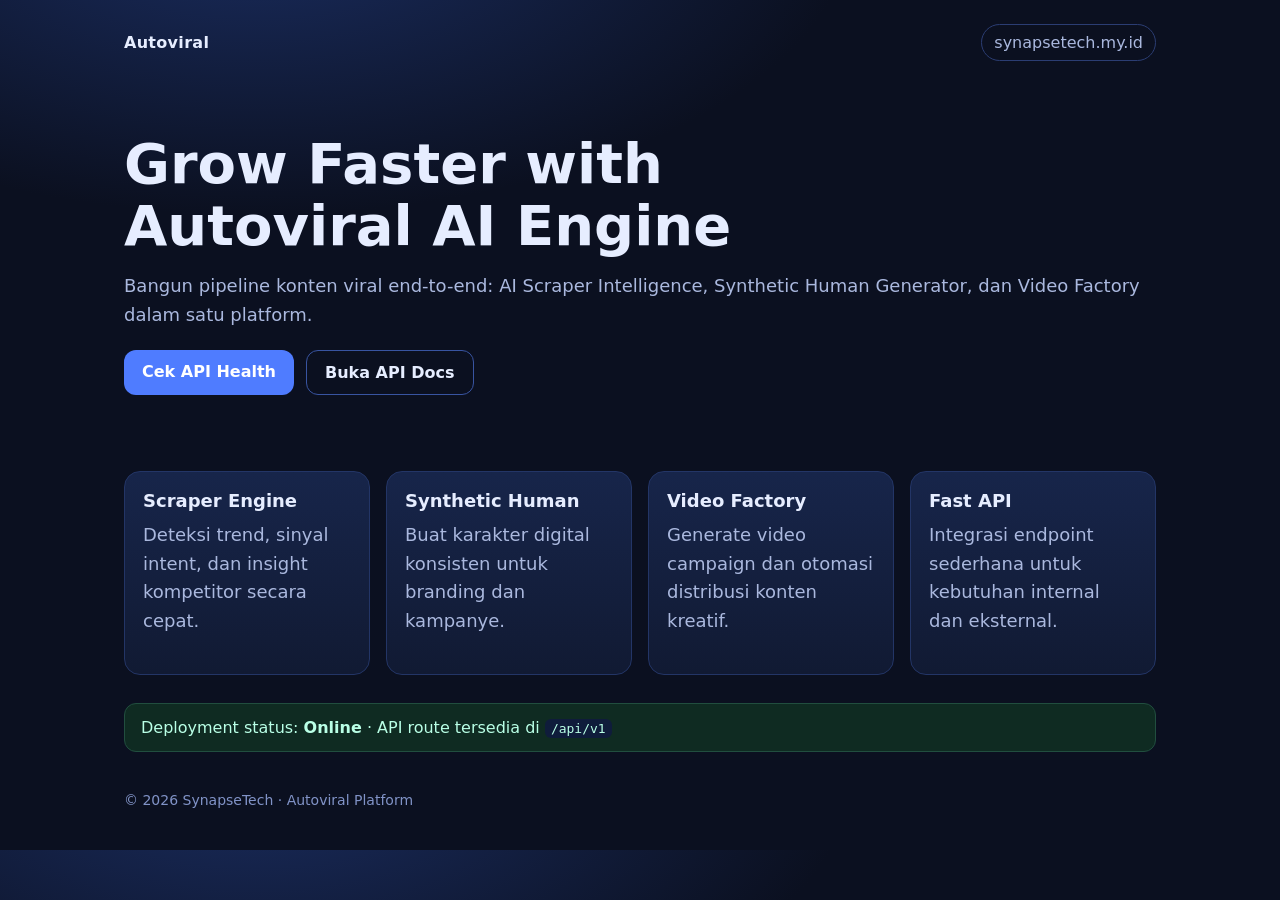
==== frontend/index.html @ 5005dd6a "feat(web): add final nginx config and autoviral landing page Co-authored-by: Boy-creator-web <Boy-cr" ====
<!doctype html>
<html lang="id">
  <head>
    <meta charset="UTF-8" />
    <meta name="viewport" content="width=device-width, initial-scale=1.0" />
    <title>Autoviral - AI Content Engine</title>
    <meta name="description" content="Autoviral membantu Anda membangun konten viral dengan AI: synthetic human, video factory, dan scraper intelligence." />
    <style>
      :root {
        --bg: #0b1020;
        --card: #111a33;
        --text: #e6edff;
        --muted: #aab8de;
        --primary: #4f7cff;
        --accent: #36d6a0;
      }
      * { box-sizing: border-box; }
      body {
        margin: 0;
        font-family: Inter, system-ui, -apple-system, Segoe UI, Roboto, sans-serif;
        background: radial-gradient(1200px 600px at 20% -10%, #1a2d60 0%, var(--bg) 50%);
        color: var(--text);
      }
      .wrap { max-width: 1080px; margin: 0 auto; padding: 24px; }
      .nav { display: flex; justify-content: space-between; align-items: center; }
      .brand { font-weight: 700; letter-spacing: .3px; }
      .pill { padding: 8px 12px; border: 1px solid #2b3d73; border-radius: 999px; color: var(--muted); }
      .hero { padding: 72px 0 36px; }
      h1 { font-size: clamp(32px, 6vw, 56px); line-height: 1.1; margin: 0 0 16px; }
      p { color: var(--muted); font-size: 18px; line-height: 1.6; margin: 0 0 20px; }
      .cta { display: flex; gap: 12px; flex-wrap: wrap; }
      .btn {
        display: inline-block;
        text-decoration: none;
        padding: 12px 18px;
        border-radius: 12px;
        font-weight: 600;
      }
      .btn-primary { background: var(--primary); color: #fff; }
      .btn-ghost { border: 1px solid #3854a1; color: var(--text); }
      .grid {
        margin-top: 40px;
        display: grid;
        grid-template-columns: repeat(auto-fit, minmax(230px, 1fr));
        gap: 16px;
      }
      .card {
        background: linear-gradient(180deg, #17254a, var(--card));
        border: 1px solid #233566;
        border-radius: 16px;
        padding: 18px;
      }
      .card h3 { margin: 0 0 10px; font-size: 18px; }
      .status {
        margin-top: 28px;
        padding: 14px 16px;
        border-radius: 12px;
        border: 1px solid #214e3f;
        background: #0f2b22;
        color: #b9ffe6;
      }
      footer { margin: 40px 0 18px; color: #8193c7; font-size: 14px; }
      code { background: #0f1c3b; padding: 2px 6px; border-radius: 6px; }
    </style>
  </head>
  <body>
    <div class="wrap">
      <div class="nav">
        <div class="brand">Autoviral</div>
        <div class="pill">synapsetech.my.id</div>
      </div>

      <section class="hero">
        <h1>Grow Faster with <br />Autoviral AI Engine</h1>
        <p>
          Bangun pipeline konten viral end-to-end: AI Scraper Intelligence,
          Synthetic Human Generator, dan Video Factory dalam satu platform.
        </p>
        <div class="cta">
          <a class="btn btn-primary" href="/api/v1/health">Cek API Health</a>
          <a class="btn btn-ghost" href="/docs">Buka API Docs</a>
        </div>
      </section>

      <section class="grid">
        <article class="card">
          <h3>Scraper Engine</h3>
          <p>Deteksi trend, sinyal intent, dan insight kompetitor secara cepat.</p>
        </article>
        <article class="card">
          <h3>Synthetic Human</h3>
          <p>Buat karakter digital konsisten untuk branding dan kampanye.</p>
        </article>
        <article class="card">
          <h3>Video Factory</h3>
          <p>Generate video campaign dan otomasi distribusi konten kreatif.</p>
        </article>
        <article class="card">
          <h3>Fast API</h3>
          <p>Integrasi endpoint sederhana untuk kebutuhan internal dan eksternal.</p>
        </article>
      </section>

      <div class="status">
        Deployment status: <strong>Online</strong> · API route tersedia di <code>/api/v1</code>
      </div>

      <footer>
        © 2026 SynapseTech · Autoviral Platform
      </footer>
    </div>
  </body>
</html>
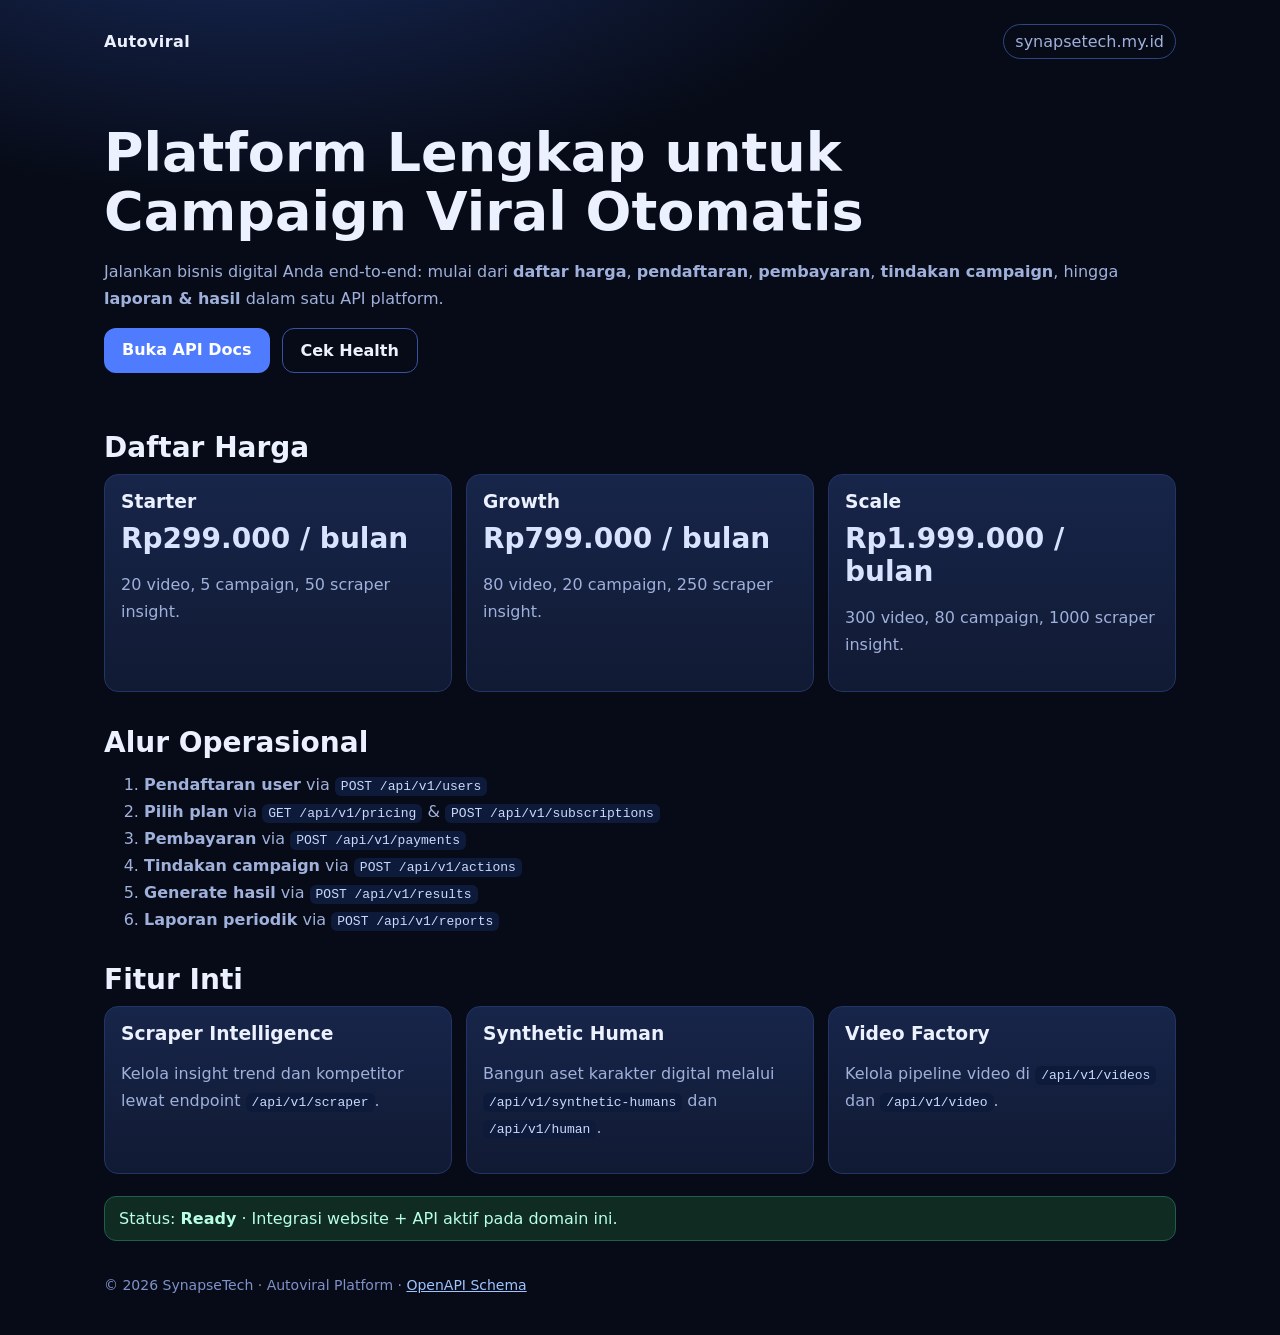
==== commit c073cf37: "feat(mvp): implement full autoviral business flow endpoints Co-authored-by: Boy-creator-web <Boy-cre" ====
--- a/frontend/index.html
+++ b/frontend/index.html
@@ -3,110 +3,150 @@
   <head>
     <meta charset="UTF-8" />
     <meta name="viewport" content="width=device-width, initial-scale=1.0" />
-    <title>Autoviral - AI Content Engine</title>
-    <meta name="description" content="Autoviral membantu Anda membangun konten viral dengan AI: synthetic human, video factory, dan scraper intelligence." />
+    <title>Autoviral - Platform Growth Otomatis</title>
+    <meta
+      name="description"
+      content="Autoviral: daftar harga, pendaftaran, pembayaran, tindakan campaign, laporan dan hasil dalam satu platform."
+    />
     <style>
       :root {
-        --bg: #0b1020;
-        --card: #111a33;
-        --text: #e6edff;
-        --muted: #aab8de;
+        --bg: #070b17;
+        --panel: #111a33;
+        --text: #ecf1ff;
+        --muted: #9fb0db;
         --primary: #4f7cff;
-        --accent: #36d6a0;
+        --green: #1cc98d;
       }
       * { box-sizing: border-box; }
       body {
         margin: 0;
         font-family: Inter, system-ui, -apple-system, Segoe UI, Roboto, sans-serif;
-        background: radial-gradient(1200px 600px at 20% -10%, #1a2d60 0%, var(--bg) 50%);
+        background: radial-gradient(1200px 600px at 20% -10%, #1a2d60 0%, var(--bg) 55%);
         color: var(--text);
       }
-      .wrap { max-width: 1080px; margin: 0 auto; padding: 24px; }
+      .wrap { max-width: 1120px; margin: 0 auto; padding: 24px; }
       .nav { display: flex; justify-content: space-between; align-items: center; }
-      .brand { font-weight: 700; letter-spacing: .3px; }
-      .pill { padding: 8px 12px; border: 1px solid #2b3d73; border-radius: 999px; color: var(--muted); }
-      .hero { padding: 72px 0 36px; }
-      h1 { font-size: clamp(32px, 6vw, 56px); line-height: 1.1; margin: 0 0 16px; }
-      p { color: var(--muted); font-size: 18px; line-height: 1.6; margin: 0 0 20px; }
-      .cta { display: flex; gap: 12px; flex-wrap: wrap; }
+      .logo { font-weight: 700; letter-spacing: .4px; }
+      .badge { border: 1px solid #2f4683; padding: 7px 11px; border-radius: 999px; color: var(--muted); }
+      h1 { font-size: clamp(30px, 6vw, 54px); margin: 16px 0; line-height: 1.1; }
+      p { color: var(--muted); line-height: 1.7; }
+      .hero { padding: 48px 0 24px; }
+      .cta { display: flex; gap: 12px; flex-wrap: wrap; margin-top: 16px; }
       .btn {
-        display: inline-block;
         text-decoration: none;
         padding: 12px 18px;
         border-radius: 12px;
         font-weight: 600;
       }
       .btn-primary { background: var(--primary); color: #fff; }
-      .btn-ghost { border: 1px solid #3854a1; color: var(--text); }
+      .btn-secondary { border: 1px solid #3a53a0; color: var(--text); }
+      .section { margin-top: 34px; }
+      .section h2 { margin: 0 0 10px; font-size: 28px; }
       .grid {
-        margin-top: 40px;
         display: grid;
-        grid-template-columns: repeat(auto-fit, minmax(230px, 1fr));
-        gap: 16px;
+        grid-template-columns: repeat(auto-fit, minmax(260px, 1fr));
+        gap: 14px;
       }
       .card {
-        background: linear-gradient(180deg, #17254a, var(--card));
+        background: linear-gradient(180deg, #17254a, var(--panel));
         border: 1px solid #233566;
-        border-radius: 16px;
-        padding: 18px;
+        border-radius: 14px;
+        padding: 16px;
       }
-      .card h3 { margin: 0 0 10px; font-size: 18px; }
-      .status {
-        margin-top: 28px;
-        padding: 14px 16px;
+      .card h3 { margin: 0 0 8px; }
+      .price { font-size: 28px; font-weight: 700; margin: 10px 0; color: #d8e4ff; }
+      code { background: #0e1a39; border-radius: 6px; padding: 2px 6px; color: #c9d9ff; }
+      .steps li { margin-bottom: 8px; color: var(--muted); }
+      .ok {
+        margin-top: 22px;
+        padding: 12px 14px;
+        border: 1px solid #1f5e4a;
         border-radius: 12px;
-        border: 1px solid #214e3f;
         background: #0f2b22;
-        color: #b9ffe6;
+        color: #b8ffe6;
       }
-      footer { margin: 40px 0 18px; color: #8193c7; font-size: 14px; }
-      code { background: #0f1c3b; padding: 2px 6px; border-radius: 6px; }
+      footer { margin: 36px 0 18px; color: #7f91c8; font-size: 14px; }
+      a.inline { color: #9ec4ff; }
     </style>
   </head>
   <body>
     <div class="wrap">
       <div class="nav">
-        <div class="brand">Autoviral</div>
-        <div class="pill">synapsetech.my.id</div>
+        <div class="logo">Autoviral</div>
+        <div class="badge">synapsetech.my.id</div>
       </div>
 
       <section class="hero">
-        <h1>Grow Faster with <br />Autoviral AI Engine</h1>
+        <h1>Platform Lengkap untuk <br />Campaign Viral Otomatis</h1>
         <p>
-          Bangun pipeline konten viral end-to-end: AI Scraper Intelligence,
-          Synthetic Human Generator, dan Video Factory dalam satu platform.
+          Jalankan bisnis digital Anda end-to-end: mulai dari <strong>daftar harga</strong>,
+          <strong>pendaftaran</strong>, <strong>pembayaran</strong>, <strong>tindakan campaign</strong>,
+          hingga <strong>laporan & hasil</strong> dalam satu API platform.
         </p>
         <div class="cta">
-          <a class="btn btn-primary" href="/api/v1/health">Cek API Health</a>
-          <a class="btn btn-ghost" href="/docs">Buka API Docs</a>
+          <a class="btn btn-primary" href="/docs">Buka API Docs</a>
+          <a class="btn btn-secondary" href="/api/v1/health">Cek Health</a>
         </div>
       </section>
 
-      <section class="grid">
-        <article class="card">
-          <h3>Scraper Engine</h3>
-          <p>Deteksi trend, sinyal intent, dan insight kompetitor secara cepat.</p>
-        </article>
-        <article class="card">
-          <h3>Synthetic Human</h3>
-          <p>Buat karakter digital konsisten untuk branding dan kampanye.</p>
-        </article>
-        <article class="card">
-          <h3>Video Factory</h3>
-          <p>Generate video campaign dan otomasi distribusi konten kreatif.</p>
-        </article>
-        <article class="card">
-          <h3>Fast API</h3>
-          <p>Integrasi endpoint sederhana untuk kebutuhan internal dan eksternal.</p>
-        </article>
+      <section class="section">
+        <h2>Daftar Harga</h2>
+        <div class="grid">
+          <article class="card">
+            <h3>Starter</h3>
+            <div class="price">Rp299.000 / bulan</div>
+            <p>20 video, 5 campaign, 50 scraper insight.</p>
+          </article>
+          <article class="card">
+            <h3>Growth</h3>
+            <div class="price">Rp799.000 / bulan</div>
+            <p>80 video, 20 campaign, 250 scraper insight.</p>
+          </article>
+          <article class="card">
+            <h3>Scale</h3>
+            <div class="price">Rp1.999.000 / bulan</div>
+            <p>300 video, 80 campaign, 1000 scraper insight.</p>
+          </article>
+        </div>
       </section>
 
-      <div class="status">
-        Deployment status: <strong>Online</strong> · API route tersedia di <code>/api/v1</code>
+      <section class="section">
+        <h2>Alur Operasional</h2>
+        <ol class="steps">
+          <li><strong>Pendaftaran user</strong> via <code>POST /api/v1/users</code></li>
+          <li><strong>Pilih plan</strong> via <code>GET /api/v1/pricing</code> & <code>POST /api/v1/subscriptions</code></li>
+          <li><strong>Pembayaran</strong> via <code>POST /api/v1/payments</code></li>
+          <li><strong>Tindakan campaign</strong> via <code>POST /api/v1/actions</code></li>
+          <li><strong>Generate hasil</strong> via <code>POST /api/v1/results</code></li>
+          <li><strong>Laporan periodik</strong> via <code>POST /api/v1/reports</code></li>
+        </ol>
+      </section>
+
+      <section class="section">
+        <h2>Fitur Inti</h2>
+        <div class="grid">
+          <article class="card">
+            <h3>Scraper Intelligence</h3>
+            <p>Kelola insight trend dan kompetitor lewat endpoint <code>/api/v1/scraper</code>.</p>
+          </article>
+          <article class="card">
+            <h3>Synthetic Human</h3>
+            <p>Bangun aset karakter digital melalui <code>/api/v1/synthetic-humans</code> dan <code>/api/v1/human</code>.</p>
+          </article>
+          <article class="card">
+            <h3>Video Factory</h3>
+            <p>Kelola pipeline video di <code>/api/v1/videos</code> dan <code>/api/v1/video</code>.</p>
+          </article>
+        </div>
+      </section>
+
+      <div class="ok">
+        Status: <strong>Ready</strong> · Integrasi website + API aktif pada domain ini.
       </div>
 
       <footer>
-        © 2026 SynapseTech · Autoviral Platform
+        © 2026 SynapseTech · Autoviral Platform ·
+        <a class="inline" href="/openapi.json">OpenAPI Schema</a>
       </footer>
     </div>
   </body>
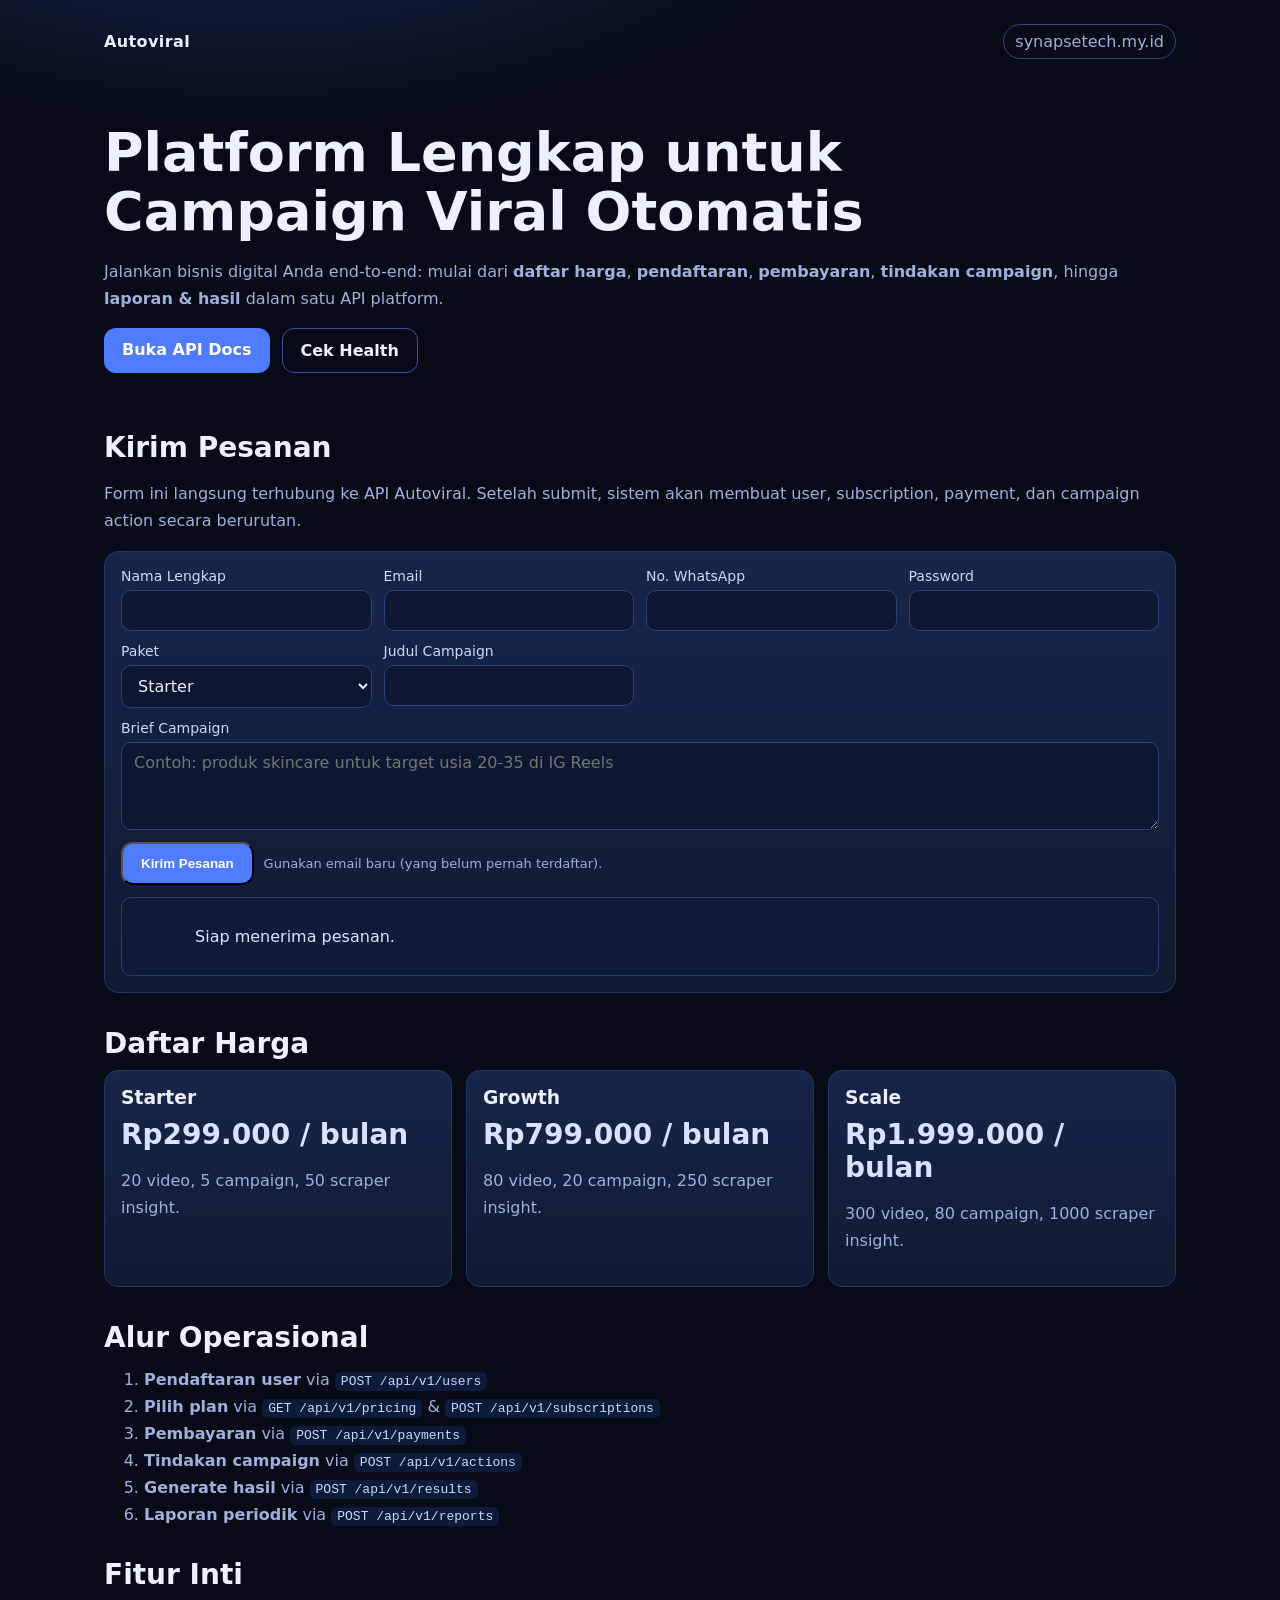
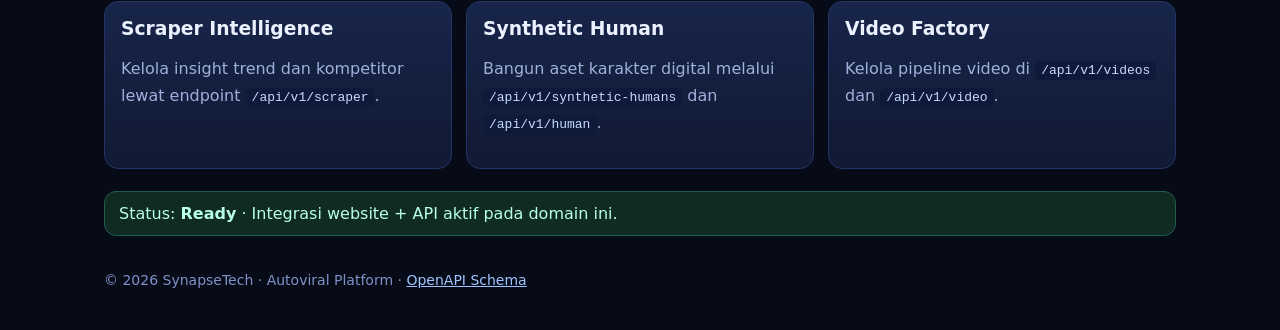
==== commit a35dac2f: "Fix landing page order form with real API submit flow Co-authored-by: Boy-creator-web <Boy-creator-w" ====
--- a/frontend/index.html
+++ b/frontend/index.html
@@ -65,6 +65,64 @@
         background: #0f2b22;
         color: #b8ffe6;
       }
+      .form-grid {
+        display: grid;
+        grid-template-columns: repeat(auto-fit, minmax(220px, 1fr));
+        gap: 12px;
+      }
+      .field {
+        display: flex;
+        flex-direction: column;
+        gap: 6px;
+      }
+      .field label {
+        color: #c9d9ff;
+        font-size: 14px;
+      }
+      .field input,
+      .field select,
+      .field textarea {
+        background: #0e1731;
+        color: var(--text);
+        border: 1px solid #29427a;
+        border-radius: 10px;
+        padding: 10px 12px;
+        font: inherit;
+      }
+      .field textarea {
+        min-height: 88px;
+        resize: vertical;
+      }
+      .form-actions {
+        margin-top: 12px;
+        display: flex;
+        align-items: center;
+        gap: 10px;
+        flex-wrap: wrap;
+      }
+      .hint {
+        color: #9fb0db;
+        font-size: 13px;
+      }
+      .status {
+        margin-top: 12px;
+        border-radius: 10px;
+        padding: 10px 12px;
+        border: 1px solid #2b3e72;
+        background: #101b39;
+        color: #dbe6ff;
+        white-space: pre-wrap;
+      }
+      .status.error {
+        border-color: #7a2b2b;
+        background: #2e1515;
+        color: #ffd6d6;
+      }
+      .status.success {
+        border-color: #1f5e4a;
+        background: #0f2b22;
+        color: #b8ffe6;
+      }
       footer { margin: 36px 0 18px; color: #7f91c8; font-size: 14px; }
       a.inline { color: #9ec4ff; }
     </style>
@@ -90,6 +148,57 @@
       </section>
 
       <section class="section">
+        <h2>Kirim Pesanan</h2>
+        <p>
+          Form ini langsung terhubung ke API Autoviral. Setelah submit, sistem akan membuat user,
+          subscription, payment, dan campaign action secara berurutan.
+        </p>
+        <form id="order-form" class="card">
+          <div class="form-grid">
+            <div class="field">
+              <label for="full_name">Nama Lengkap</label>
+              <input id="full_name" name="full_name" type="text" required />
+            </div>
+            <div class="field">
+              <label for="email">Email</label>
+              <input id="email" name="email" type="email" required />
+            </div>
+            <div class="field">
+              <label for="phone">No. WhatsApp</label>
+              <input id="phone" name="phone" type="text" />
+            </div>
+            <div class="field">
+              <label for="password">Password</label>
+              <input id="password" name="password" type="password" minlength="8" required />
+            </div>
+            <div class="field">
+              <label for="plan_code">Paket</label>
+              <select id="plan_code" name="plan_code" required>
+                <option value="starter">Starter</option>
+                <option value="growth">Growth</option>
+                <option value="scale">Scale</option>
+              </select>
+            </div>
+            <div class="field">
+              <label for="campaign_title">Judul Campaign</label>
+              <input id="campaign_title" name="campaign_title" type="text" required />
+            </div>
+            <div class="field" style="grid-column: 1 / -1;">
+              <label for="brief">Brief Campaign</label>
+              <textarea id="brief" name="brief" placeholder="Contoh: produk skincare untuk target usia 20-35 di IG Reels"></textarea>
+            </div>
+          </div>
+          <div class="form-actions">
+            <button id="submit-btn" class="btn btn-primary" type="submit">Kirim Pesanan</button>
+            <span class="hint">Gunakan email baru (yang belum pernah terdaftar).</span>
+          </div>
+          <div id="order-status" class="status" role="status" aria-live="polite">
+            Siap menerima pesanan.
+          </div>
+        </form>
+      </section>
+
+      <section class="section">
         <h2>Daftar Harga</h2>
         <div class="grid">
           <article class="card">
@@ -149,5 +258,152 @@
         <a class="inline" href="/openapi.json">OpenAPI Schema</a>
       </footer>
     </div>
+    <script>
+      const form = document.getElementById("order-form");
+      const submitBtn = document.getElementById("submit-btn");
+      const statusBox = document.getElementById("order-status");
+
+      function setStatus(message, type) {
+        statusBox.textContent = message;
+        statusBox.classList.remove("error", "success");
+        if (type) statusBox.classList.add(type);
+      }
+
+      async function parseApiError(resp) {
+        try {
+          const data = await resp.json();
+          if (typeof data?.detail === "string") return data.detail;
+          return JSON.stringify(data);
+        } catch (_) {
+          return await resp.text();
+        }
+      }
+
+      async function postJson(url, body, token) {
+        const resp = await fetch(url, {
+          method: "POST",
+          headers: {
+            "Content-Type": "application/json",
+            ...(token ? { Authorization: `Bearer ${token}` } : {}),
+          },
+          body: JSON.stringify(body),
+        });
+        if (!resp.ok) {
+          throw new Error(await parseApiError(resp));
+        }
+        return resp.json();
+      }
+
+      async function postForm(url, fields) {
+        const payload = new URLSearchParams(fields);
+        const resp = await fetch(url, {
+          method: "POST",
+          headers: { "Content-Type": "application/x-www-form-urlencoded" },
+          body: payload.toString(),
+        });
+        if (!resp.ok) {
+          throw new Error(await parseApiError(resp));
+        }
+        return resp.json();
+      }
+
+      form.addEventListener("submit", async (event) => {
+        event.preventDefault();
+        submitBtn.disabled = true;
+        setStatus("Memproses pesanan... mohon tunggu.", "");
+
+        const values = {
+          full_name: form.full_name.value.trim(),
+          email: form.email.value.trim().toLowerCase(),
+          phone: form.phone.value.trim(),
+          password: form.password.value,
+          plan_code: form.plan_code.value,
+          campaign_title: form.campaign_title.value.trim(),
+          brief: form.brief.value.trim(),
+        };
+
+        try {
+          const user = await postJson("/api/v1/users/", {
+            full_name: values.full_name,
+            email: values.email,
+            phone: values.phone || null,
+            password: values.password,
+          });
+
+          const login = await postForm("/api/v1/auth/login", {
+            username: values.email,
+            password: values.password,
+          });
+          const token = login.access_token;
+          if (!token) {
+            throw new Error("Token login tidak diterima dari server.");
+          }
+
+          const pricingResp = await fetch("/api/v1/pricing/");
+          if (!pricingResp.ok) {
+            throw new Error(await parseApiError(pricingResp));
+          }
+          const pricing = await pricingResp.json();
+          const plan = pricing.find((item) => item.code === values.plan_code);
+          if (!plan) {
+            throw new Error("Plan tidak ditemukan.");
+          }
+
+          const subscription = await postJson(
+            "/api/v1/subscriptions/",
+            {
+              user_id: user.id,
+              plan_id: plan.id,
+              months: 1,
+            },
+            token
+          );
+
+          const payment = await postJson(
+            "/api/v1/payments/",
+            {
+              user_id: user.id,
+              subscription_id: subscription.id,
+              amount: plan.price_monthly,
+              provider: "website",
+            },
+            token
+          );
+
+          const action = await postJson(
+            "/api/v1/actions/",
+            {
+              user_id: user.id,
+              action_type: "launch_campaign",
+              title: values.campaign_title,
+              payload: JSON.stringify({
+                brief: values.brief,
+                plan_code: values.plan_code,
+                source: "landing_form",
+              }),
+            },
+            token
+          );
+
+          setStatus(
+            `Pesanan berhasil diproses.\n` +
+              `User ID: ${user.id}\n` +
+              `Subscription ID: ${subscription.id}\n` +
+              `Invoice: ${payment.invoice_no}\n` +
+              `Action ID: ${action.id}`,
+            "success"
+          );
+          form.reset();
+        } catch (err) {
+          setStatus(
+            `Pesanan gagal diproses: ${err.message}\n` +
+              `Jika email sudah pernah terdaftar, gunakan email baru atau lakukan login via /docs.`,
+            "error"
+          );
+        } finally {
+          submitBtn.disabled = false;
+        }
+      });
+    </script>
   </body>
 </html>
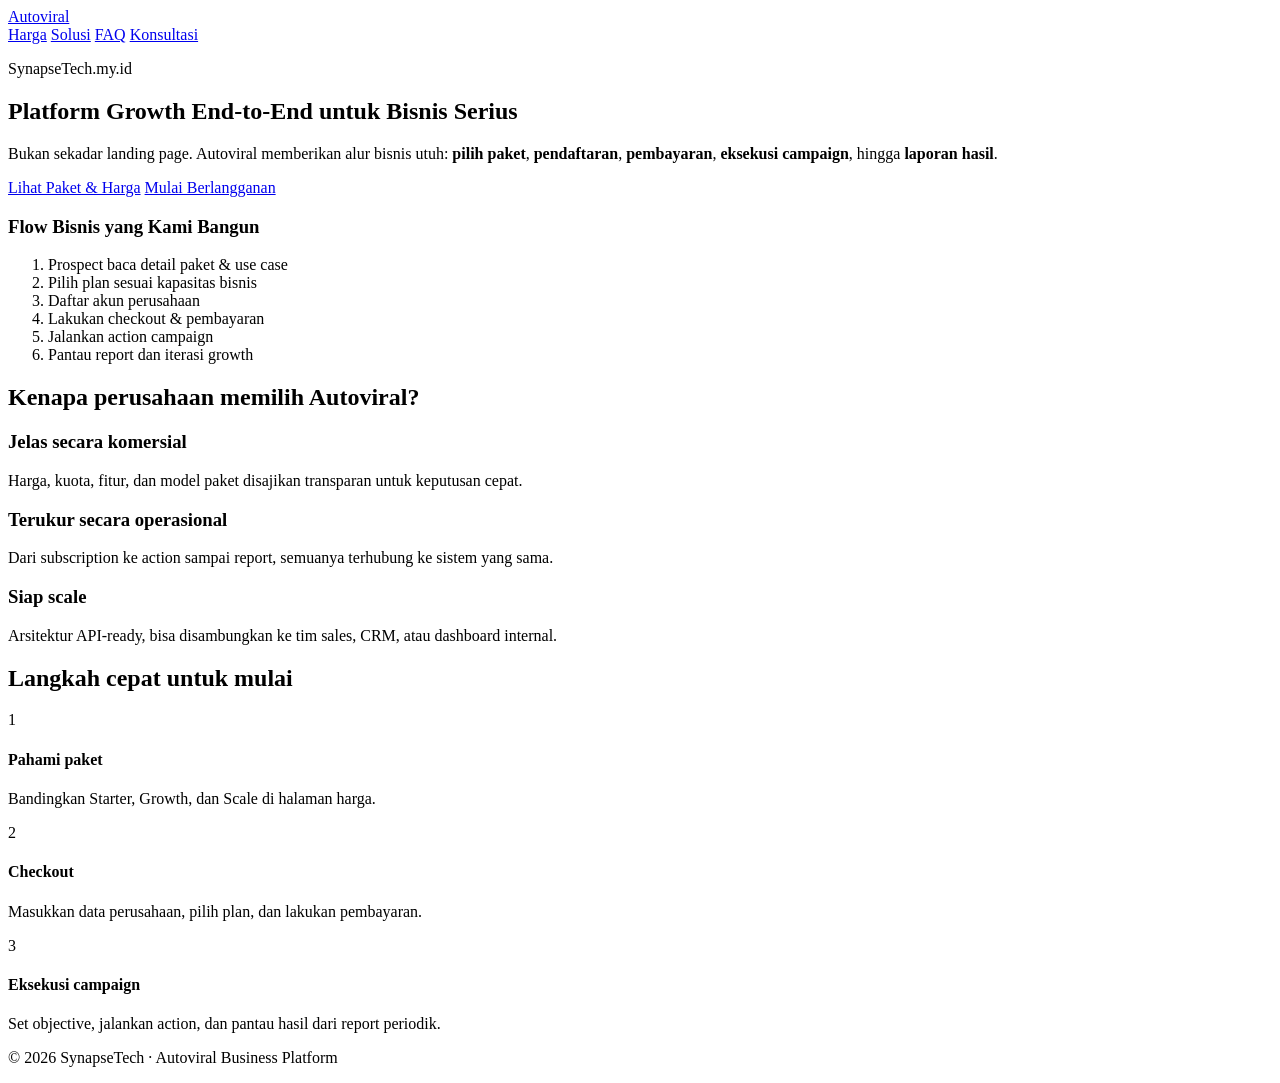
==== commit cd4e6082: "Build full business website flow with multi-page UX Co-authored-by: Boy-creator-web <Boy-creator-web" ====
--- a/frontend/index.html
+++ b/frontend/index.html
@@ -3,407 +3,111 @@
   <head>
     <meta charset="UTF-8" />
     <meta name="viewport" content="width=device-width, initial-scale=1.0" />
-    <title>Autoviral - Platform Growth Otomatis</title>
+    <title>Autoviral by SynapseTech | Growth Engine untuk Bisnis</title>
     <meta
       name="description"
-      content="Autoviral: daftar harga, pendaftaran, pembayaran, tindakan campaign, laporan dan hasil dalam satu platform."
+      content="Website resmi Autoviral: lihat paket dan harga, pahami flow implementasi, daftar, checkout, dan jalankan campaign dengan laporan hasil terukur."
     />
-    <style>
-      :root {
-        --bg: #070b17;
-        --panel: #111a33;
-        --text: #ecf1ff;
-        --muted: #9fb0db;
-        --primary: #4f7cff;
-        --green: #1cc98d;
-      }
-      * { box-sizing: border-box; }
-      body {
-        margin: 0;
-        font-family: Inter, system-ui, -apple-system, Segoe UI, Roboto, sans-serif;
-        background: radial-gradient(1200px 600px at 20% -10%, #1a2d60 0%, var(--bg) 55%);
-        color: var(--text);
-      }
-      .wrap { max-width: 1120px; margin: 0 auto; padding: 24px; }
-      .nav { display: flex; justify-content: space-between; align-items: center; }
-      .logo { font-weight: 700; letter-spacing: .4px; }
-      .badge { border: 1px solid #2f4683; padding: 7px 11px; border-radius: 999px; color: var(--muted); }
-      h1 { font-size: clamp(30px, 6vw, 54px); margin: 16px 0; line-height: 1.1; }
-      p { color: var(--muted); line-height: 1.7; }
-      .hero { padding: 48px 0 24px; }
-      .cta { display: flex; gap: 12px; flex-wrap: wrap; margin-top: 16px; }
-      .btn {
-        text-decoration: none;
-        padding: 12px 18px;
-        border-radius: 12px;
-        font-weight: 600;
-      }
-      .btn-primary { background: var(--primary); color: #fff; }
-      .btn-secondary { border: 1px solid #3a53a0; color: var(--text); }
-      .section { margin-top: 34px; }
-      .section h2 { margin: 0 0 10px; font-size: 28px; }
-      .grid {
-        display: grid;
-        grid-template-columns: repeat(auto-fit, minmax(260px, 1fr));
-        gap: 14px;
-      }
-      .card {
-        background: linear-gradient(180deg, #17254a, var(--panel));
-        border: 1px solid #233566;
-        border-radius: 14px;
-        padding: 16px;
-      }
-      .card h3 { margin: 0 0 8px; }
-      .price { font-size: 28px; font-weight: 700; margin: 10px 0; color: #d8e4ff; }
-      code { background: #0e1a39; border-radius: 6px; padding: 2px 6px; color: #c9d9ff; }
-      .steps li { margin-bottom: 8px; color: var(--muted); }
-      .ok {
-        margin-top: 22px;
-        padding: 12px 14px;
-        border: 1px solid #1f5e4a;
-        border-radius: 12px;
-        background: #0f2b22;
-        color: #b8ffe6;
-      }
-      .form-grid {
-        display: grid;
-        grid-template-columns: repeat(auto-fit, minmax(220px, 1fr));
-        gap: 12px;
-      }
-      .field {
-        display: flex;
-        flex-direction: column;
-        gap: 6px;
-      }
-      .field label {
-        color: #c9d9ff;
-        font-size: 14px;
-      }
-      .field input,
-      .field select,
-      .field textarea {
-        background: #0e1731;
-        color: var(--text);
-        border: 1px solid #29427a;
-        border-radius: 10px;
-        padding: 10px 12px;
-        font: inherit;
-      }
-      .field textarea {
-        min-height: 88px;
-        resize: vertical;
-      }
-      .form-actions {
-        margin-top: 12px;
-        display: flex;
-        align-items: center;
-        gap: 10px;
-        flex-wrap: wrap;
-      }
-      .hint {
-        color: #9fb0db;
-        font-size: 13px;
-      }
-      .status {
-        margin-top: 12px;
-        border-radius: 10px;
-        padding: 10px 12px;
-        border: 1px solid #2b3e72;
-        background: #101b39;
-        color: #dbe6ff;
-        white-space: pre-wrap;
-      }
-      .status.error {
-        border-color: #7a2b2b;
-        background: #2e1515;
-        color: #ffd6d6;
-      }
-      .status.success {
-        border-color: #1f5e4a;
-        background: #0f2b22;
-        color: #b8ffe6;
-      }
-      footer { margin: 36px 0 18px; color: #7f91c8; font-size: 14px; }
-      a.inline { color: #9ec4ff; }
-    </style>
+    <link rel="stylesheet" href="/styles.css" />
   </head>
   <body>
-    <div class="wrap">
-      <div class="nav">
-        <div class="logo">Autoviral</div>
-        <div class="badge">synapsetech.my.id</div>
+    <header class="site-header">
+      <div class="container nav">
+        <a href="/" class="brand">Autoviral</a>
+        <nav class="menu">
+          <a href="/pricing.html">Harga</a>
+          <a href="/solutions.html">Solusi</a>
+          <a href="/faq.html">FAQ</a>
+          <a href="/contact.html">Konsultasi</a>
+        </nav>
       </div>
+    </header>
 
+    <main>
       <section class="hero">
-        <h1>Platform Lengkap untuk <br />Campaign Viral Otomatis</h1>
-        <p>
-          Jalankan bisnis digital Anda end-to-end: mulai dari <strong>daftar harga</strong>,
-          <strong>pendaftaran</strong>, <strong>pembayaran</strong>, <strong>tindakan campaign</strong>,
-          hingga <strong>laporan & hasil</strong> dalam satu API platform.
-        </p>
-        <div class="cta">
-          <a class="btn btn-primary" href="/docs">Buka API Docs</a>
-          <a class="btn btn-secondary" href="/api/v1/health">Cek Health</a>
+        <div class="container hero-grid">
+          <div>
+            <p class="eyebrow">SynapseTech.my.id</p>
+            <h1>Platform Growth End-to-End untuk Bisnis Serius</h1>
+            <p>
+              Bukan sekadar landing page. Autoviral memberikan alur bisnis utuh:
+              <strong>pilih paket</strong>, <strong>pendaftaran</strong>,
+              <strong>pembayaran</strong>, <strong>eksekusi campaign</strong>,
+              hingga <strong>laporan hasil</strong>.
+            </p>
+            <div class="cta">
+              <a class="btn btn-primary" href="/pricing.html">Lihat Paket & Harga</a>
+              <a class="btn btn-secondary" href="/checkout.html">Mulai Berlangganan</a>
+            </div>
+          </div>
+          <aside class="card">
+            <h3>Flow Bisnis yang Kami Bangun</h3>
+            <ol class="flow">
+              <li>Prospect baca detail paket & use case</li>
+              <li>Pilih plan sesuai kapasitas bisnis</li>
+              <li>Daftar akun perusahaan</li>
+              <li>Lakukan checkout & pembayaran</li>
+              <li>Jalankan action campaign</li>
+              <li>Pantau report dan iterasi growth</li>
+            </ol>
+          </aside>
         </div>
       </section>
 
       <section class="section">
-        <h2>Kirim Pesanan</h2>
-        <p>
-          Form ini langsung terhubung ke API Autoviral. Setelah submit, sistem akan membuat user,
-          subscription, payment, dan campaign action secara berurutan.
-        </p>
-        <form id="order-form" class="card">
-          <div class="form-grid">
-            <div class="field">
-              <label for="full_name">Nama Lengkap</label>
-              <input id="full_name" name="full_name" type="text" required />
-            </div>
-            <div class="field">
-              <label for="email">Email</label>
-              <input id="email" name="email" type="email" required />
-            </div>
-            <div class="field">
-              <label for="phone">No. WhatsApp</label>
-              <input id="phone" name="phone" type="text" />
-            </div>
-            <div class="field">
-              <label for="password">Password</label>
-              <input id="password" name="password" type="password" minlength="8" required />
-            </div>
-            <div class="field">
-              <label for="plan_code">Paket</label>
-              <select id="plan_code" name="plan_code" required>
-                <option value="starter">Starter</option>
-                <option value="growth">Growth</option>
-                <option value="scale">Scale</option>
-              </select>
-            </div>
-            <div class="field">
-              <label for="campaign_title">Judul Campaign</label>
-              <input id="campaign_title" name="campaign_title" type="text" required />
-            </div>
-            <div class="field" style="grid-column: 1 / -1;">
-              <label for="brief">Brief Campaign</label>
-              <textarea id="brief" name="brief" placeholder="Contoh: produk skincare untuk target usia 20-35 di IG Reels"></textarea>
-            </div>
+        <div class="container">
+          <h2>Kenapa perusahaan memilih Autoviral?</h2>
+          <div class="grid cols-3">
+            <article class="card">
+              <h3>Jelas secara komersial</h3>
+              <p>Harga, kuota, fitur, dan model paket disajikan transparan untuk keputusan cepat.</p>
+            </article>
+            <article class="card">
+              <h3>Terukur secara operasional</h3>
+              <p>Dari subscription ke action sampai report, semuanya terhubung ke sistem yang sama.</p>
+            </article>
+            <article class="card">
+              <h3>Siap scale</h3>
+              <p>Arsitektur API-ready, bisa disambungkan ke tim sales, CRM, atau dashboard internal.</p>
+            </article>
           </div>
-          <div class="form-actions">
-            <button id="submit-btn" class="btn btn-primary" type="submit">Kirim Pesanan</button>
-            <span class="hint">Gunakan email baru (yang belum pernah terdaftar).</span>
-          </div>
-          <div id="order-status" class="status" role="status" aria-live="polite">
-            Siap menerima pesanan.
-          </div>
-        </form>
-      </section>
-
-      <section class="section">
-        <h2>Daftar Harga</h2>
-        <div class="grid">
-          <article class="card">
-            <h3>Starter</h3>
-            <div class="price">Rp299.000 / bulan</div>
-            <p>20 video, 5 campaign, 50 scraper insight.</p>
-          </article>
-          <article class="card">
-            <h3>Growth</h3>
-            <div class="price">Rp799.000 / bulan</div>
-            <p>80 video, 20 campaign, 250 scraper insight.</p>
-          </article>
-          <article class="card">
-            <h3>Scale</h3>
-            <div class="price">Rp1.999.000 / bulan</div>
-            <p>300 video, 80 campaign, 1000 scraper insight.</p>
-          </article>
         </div>
       </section>
 
-      <section class="section">
-        <h2>Alur Operasional</h2>
-        <ol class="steps">
-          <li><strong>Pendaftaran user</strong> via <code>POST /api/v1/users</code></li>
-          <li><strong>Pilih plan</strong> via <code>GET /api/v1/pricing</code> & <code>POST /api/v1/subscriptions</code></li>
-          <li><strong>Pembayaran</strong> via <code>POST /api/v1/payments</code></li>
-          <li><strong>Tindakan campaign</strong> via <code>POST /api/v1/actions</code></li>
-          <li><strong>Generate hasil</strong> via <code>POST /api/v1/results</code></li>
-          <li><strong>Laporan periodik</strong> via <code>POST /api/v1/reports</code></li>
-        </ol>
-      </section>
-
-      <section class="section">
-        <h2>Fitur Inti</h2>
-        <div class="grid">
-          <article class="card">
-            <h3>Scraper Intelligence</h3>
-            <p>Kelola insight trend dan kompetitor lewat endpoint <code>/api/v1/scraper</code>.</p>
-          </article>
-          <article class="card">
-            <h3>Synthetic Human</h3>
-            <p>Bangun aset karakter digital melalui <code>/api/v1/synthetic-humans</code> dan <code>/api/v1/human</code>.</p>
-          </article>
-          <article class="card">
-            <h3>Video Factory</h3>
-            <p>Kelola pipeline video di <code>/api/v1/videos</code> dan <code>/api/v1/video</code>.</p>
-          </article>
+      <section class="section section-soft">
+        <div class="container">
+          <h2>Langkah cepat untuk mulai</h2>
+          <div class="steps">
+            <div class="step">
+              <span>1</span>
+              <div>
+                <h4>Pahami paket</h4>
+                <p>Bandingkan Starter, Growth, dan Scale di halaman harga.</p>
+              </div>
+            </div>
+            <div class="step">
+              <span>2</span>
+              <div>
+                <h4>Checkout</h4>
+                <p>Masukkan data perusahaan, pilih plan, dan lakukan pembayaran.</p>
+              </div>
+            </div>
+            <div class="step">
+              <span>3</span>
+              <div>
+                <h4>Eksekusi campaign</h4>
+                <p>Set objective, jalankan action, dan pantau hasil dari report periodik.</p>
+              </div>
+            </div>
+          </div>
         </div>
       </section>
+    </main>
 
-      <div class="ok">
-        Status: <strong>Ready</strong> · Integrasi website + API aktif pada domain ini.
+    <footer class="site-footer">
+      <div class="container">
+        <p>© 2026 SynapseTech · Autoviral Business Platform</p>
       </div>
-
-      <footer>
-        © 2026 SynapseTech · Autoviral Platform ·
-        <a class="inline" href="/openapi.json">OpenAPI Schema</a>
-      </footer>
-    </div>
-    <script>
-      const form = document.getElementById("order-form");
-      const submitBtn = document.getElementById("submit-btn");
-      const statusBox = document.getElementById("order-status");
-
-      function setStatus(message, type) {
-        statusBox.textContent = message;
-        statusBox.classList.remove("error", "success");
-        if (type) statusBox.classList.add(type);
-      }
-
-      async function parseApiError(resp) {
-        try {
-          const data = await resp.json();
-          if (typeof data?.detail === "string") return data.detail;
-          return JSON.stringify(data);
-        } catch (_) {
-          return await resp.text();
-        }
-      }
-
-      async function postJson(url, body, token) {
-        const resp = await fetch(url, {
-          method: "POST",
-          headers: {
-            "Content-Type": "application/json",
-            ...(token ? { Authorization: `Bearer ${token}` } : {}),
-          },
-          body: JSON.stringify(body),
-        });
-        if (!resp.ok) {
-          throw new Error(await parseApiError(resp));
-        }
-        return resp.json();
-      }
-
-      async function postForm(url, fields) {
-        const payload = new URLSearchParams(fields);
-        const resp = await fetch(url, {
-          method: "POST",
-          headers: { "Content-Type": "application/x-www-form-urlencoded" },
-          body: payload.toString(),
-        });
-        if (!resp.ok) {
-          throw new Error(await parseApiError(resp));
-        }
-        return resp.json();
-      }
-
-      form.addEventListener("submit", async (event) => {
-        event.preventDefault();
-        submitBtn.disabled = true;
-        setStatus("Memproses pesanan... mohon tunggu.", "");
-
-        const values = {
-          full_name: form.full_name.value.trim(),
-          email: form.email.value.trim().toLowerCase(),
-          phone: form.phone.value.trim(),
-          password: form.password.value,
-          plan_code: form.plan_code.value,
-          campaign_title: form.campaign_title.value.trim(),
-          brief: form.brief.value.trim(),
-        };
-
-        try {
-          const user = await postJson("/api/v1/users/", {
-            full_name: values.full_name,
-            email: values.email,
-            phone: values.phone || null,
-            password: values.password,
-          });
-
-          const login = await postForm("/api/v1/auth/login", {
-            username: values.email,
-            password: values.password,
-          });
-          const token = login.access_token;
-          if (!token) {
-            throw new Error("Token login tidak diterima dari server.");
-          }
-
-          const pricingResp = await fetch("/api/v1/pricing/");
-          if (!pricingResp.ok) {
-            throw new Error(await parseApiError(pricingResp));
-          }
-          const pricing = await pricingResp.json();
-          const plan = pricing.find((item) => item.code === values.plan_code);
-          if (!plan) {
-            throw new Error("Plan tidak ditemukan.");
-          }
-
-          const subscription = await postJson(
-            "/api/v1/subscriptions/",
-            {
-              user_id: user.id,
-              plan_id: plan.id,
-              months: 1,
-            },
-            token
-          );
-
-          const payment = await postJson(
-            "/api/v1/payments/",
-            {
-              user_id: user.id,
-              subscription_id: subscription.id,
-              amount: plan.price_monthly,
-              provider: "website",
-            },
-            token
-          );
-
-          const action = await postJson(
-            "/api/v1/actions/",
-            {
-              user_id: user.id,
-              action_type: "launch_campaign",
-              title: values.campaign_title,
-              payload: JSON.stringify({
-                brief: values.brief,
-                plan_code: values.plan_code,
-                source: "landing_form",
-              }),
-            },
-            token
-          );
-
-          setStatus(
-            `Pesanan berhasil diproses.\n` +
-              `User ID: ${user.id}\n` +
-              `Subscription ID: ${subscription.id}\n` +
-              `Invoice: ${payment.invoice_no}\n` +
-              `Action ID: ${action.id}`,
-            "success"
-          );
-          form.reset();
-        } catch (err) {
-          setStatus(
-            `Pesanan gagal diproses: ${err.message}\n` +
-              `Jika email sudah pernah terdaftar, gunakan email baru atau lakukan login via /docs.`,
-            "error"
-          );
-        } finally {
-          submitBtn.disabled = false;
-        }
-      });
-    </script>
+    </footer>
   </body>
 </html>
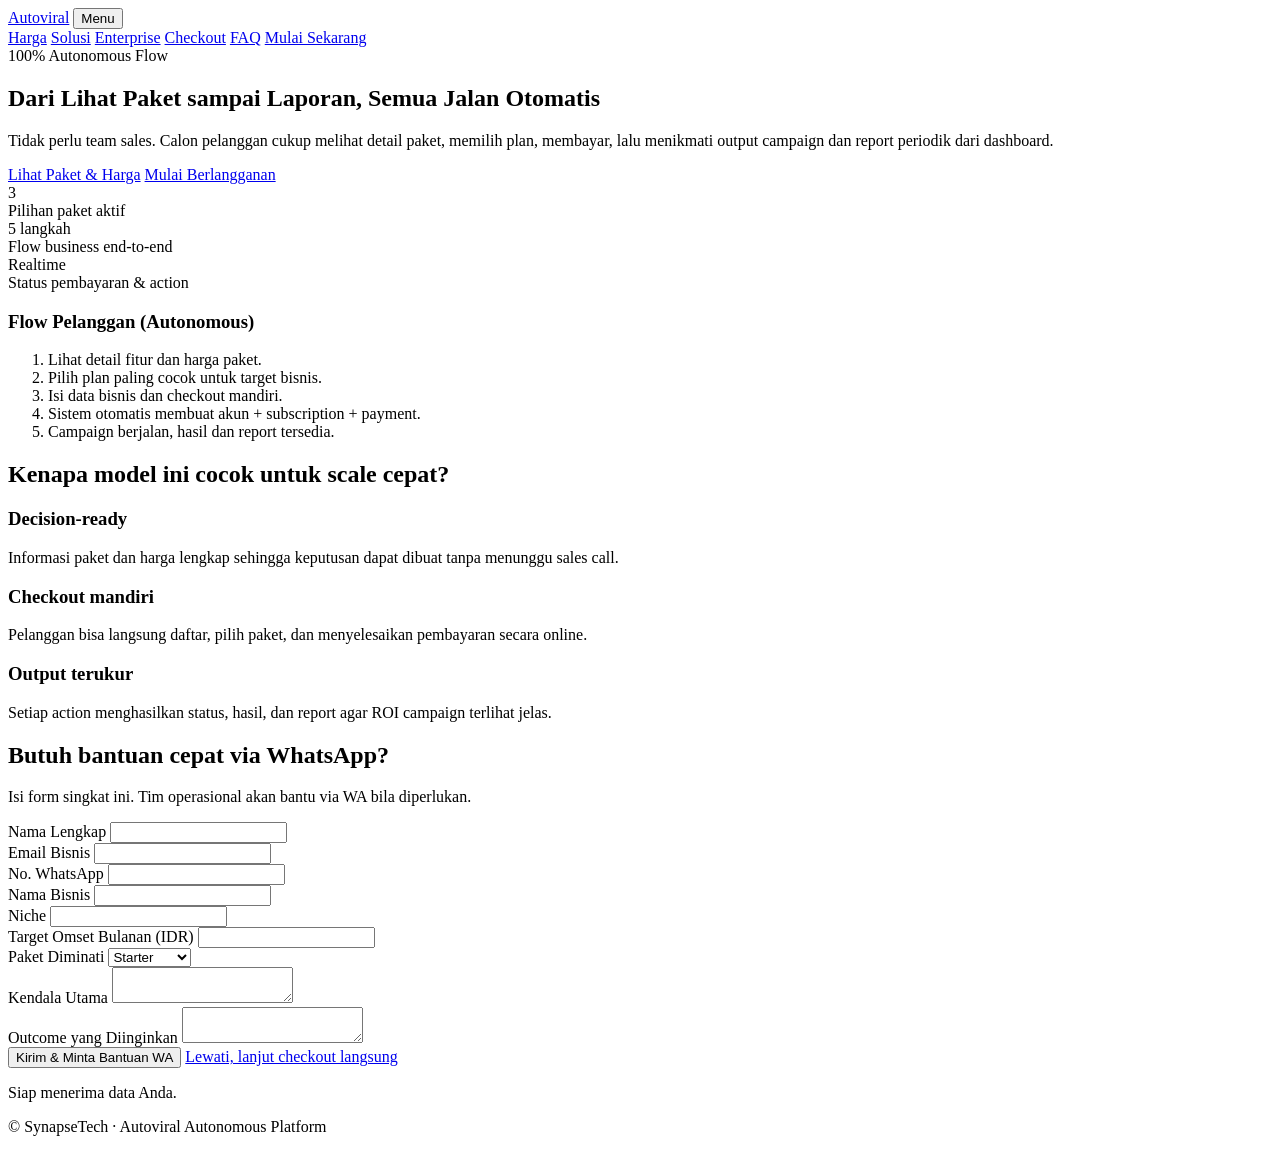
==== commit 961b9bc2: "Upgrade to autonomous enterprise-grade business website Co-authored-by: Boy-creator-web <Boy-creator" ====
--- a/frontend/index.html
+++ b/frontend/index.html
@@ -3,22 +3,27 @@
   <head>
     <meta charset="UTF-8" />
     <meta name="viewport" content="width=device-width, initial-scale=1.0" />
-    <title>Autoviral by SynapseTech | Growth Engine untuk Bisnis</title>
+    <title>Autoviral | Autonomous Growth Platform</title>
     <meta
       name="description"
-      content="Website resmi Autoviral: lihat paket dan harga, pahami flow implementasi, daftar, checkout, dan jalankan campaign dengan laporan hasil terukur."
+      content="Autoviral by SynapseTech: pelanggan dapat melihat paket, memilih, membayar, menjalankan campaign, dan menerima report secara mandiri."
     />
-    <link rel="stylesheet" href="/styles.css" />
+    <link rel="stylesheet" href="/styles.css?v=20260401-enterprise" />
   </head>
   <body>
     <header class="site-header">
       <div class="container nav">
         <a href="/" class="brand">Autoviral</a>
-        <nav class="menu">
+        <button class="menu-toggle" data-nav-toggle aria-expanded="false" aria-label="Toggle menu">
+          Menu
+        </button>
+        <nav class="menu" data-nav>
           <a href="/pricing.html">Harga</a>
           <a href="/solutions.html">Solusi</a>
+          <a href="/enterprise.html">Enterprise</a>
+          <a href="/checkout.html">Checkout</a>
           <a href="/faq.html">FAQ</a>
-          <a href="/contact.html">Konsultasi</a>
+          <a class="btn btn-sm btn-primary" href="/checkout.html">Mulai Sekarang</a>
         </nav>
       </div>
     </header>
@@ -27,28 +32,40 @@
       <section class="hero">
         <div class="container hero-grid">
           <div>
-            <p class="eyebrow">SynapseTech.my.id</p>
-            <h1>Platform Growth End-to-End untuk Bisnis Serius</h1>
-            <p>
-              Bukan sekadar landing page. Autoviral memberikan alur bisnis utuh:
-              <strong>pilih paket</strong>, <strong>pendaftaran</strong>,
-              <strong>pembayaran</strong>, <strong>eksekusi campaign</strong>,
-              hingga <strong>laporan hasil</strong>.
+            <span class="badge">100% Autonomous Flow</span>
+            <h1>Dari Lihat Paket sampai Laporan, Semua Jalan Otomatis</h1>
+            <p class="lead">
+              Tidak perlu team sales. Calon pelanggan cukup melihat detail paket, memilih plan,
+              membayar, lalu menikmati output campaign dan report periodik dari dashboard.
             </p>
-            <div class="cta">
+            <div class="cta-row">
               <a class="btn btn-primary" href="/pricing.html">Lihat Paket & Harga</a>
               <a class="btn btn-secondary" href="/checkout.html">Mulai Berlangganan</a>
             </div>
+            <div class="stats-row">
+              <div class="stat">
+                <div class="kpi">3</div>
+                <div class="kpi-label">Pilihan paket aktif</div>
+              </div>
+              <div class="stat">
+                <div class="kpi">5 langkah</div>
+                <div class="kpi-label">Flow business end-to-end</div>
+              </div>
+              <div class="stat">
+                <div class="kpi">Realtime</div>
+                <div class="kpi-label">Status pembayaran & action</div>
+              </div>
+            </div>
           </div>
+
           <aside class="card">
-            <h3>Flow Bisnis yang Kami Bangun</h3>
-            <ol class="flow">
-              <li>Prospect baca detail paket & use case</li>
-              <li>Pilih plan sesuai kapasitas bisnis</li>
-              <li>Daftar akun perusahaan</li>
-              <li>Lakukan checkout & pembayaran</li>
-              <li>Jalankan action campaign</li>
-              <li>Pantau report dan iterasi growth</li>
+            <h3>Flow Pelanggan (Autonomous)</h3>
+            <ol class="list">
+              <li>Lihat detail fitur dan harga paket.</li>
+              <li>Pilih plan paling cocok untuk target bisnis.</li>
+              <li>Isi data bisnis dan checkout mandiri.</li>
+              <li>Sistem otomatis membuat akun + subscription + payment.</li>
+              <li>Campaign berjalan, hasil dan report tersedia.</li>
             </ol>
           </aside>
         </div>
@@ -56,19 +73,19 @@
 
       <section class="section">
         <div class="container">
-          <h2>Kenapa perusahaan memilih Autoviral?</h2>
-          <div class="grid cols-3">
+          <h2>Kenapa model ini cocok untuk scale cepat?</h2>
+          <div class="grid grid-3">
             <article class="card">
-              <h3>Jelas secara komersial</h3>
-              <p>Harga, kuota, fitur, dan model paket disajikan transparan untuk keputusan cepat.</p>
+              <h3>Decision-ready</h3>
+              <p class="muted">Informasi paket dan harga lengkap sehingga keputusan dapat dibuat tanpa menunggu sales call.</p>
             </article>
             <article class="card">
-              <h3>Terukur secara operasional</h3>
-              <p>Dari subscription ke action sampai report, semuanya terhubung ke sistem yang sama.</p>
+              <h3>Checkout mandiri</h3>
+              <p class="muted">Pelanggan bisa langsung daftar, pilih paket, dan menyelesaikan pembayaran secara online.</p>
             </article>
             <article class="card">
-              <h3>Siap scale</h3>
-              <p>Arsitektur API-ready, bisa disambungkan ke tim sales, CRM, atau dashboard internal.</p>
+              <h3>Output terukur</h3>
+              <p class="muted">Setiap action menghasilkan status, hasil, dan report agar ROI campaign terlihat jelas.</p>
             </article>
           </div>
         </div>
@@ -76,38 +93,74 @@
 
       <section class="section section-soft">
         <div class="container">
-          <h2>Langkah cepat untuk mulai</h2>
-          <div class="steps">
-            <div class="step">
-              <span>1</span>
-              <div>
-                <h4>Pahami paket</h4>
-                <p>Bandingkan Starter, Growth, dan Scale di halaman harga.</p>
+          <h2>Butuh bantuan cepat via WhatsApp?</h2>
+          <p class="lead">Isi form singkat ini. Tim operasional akan bantu via WA bila diperlukan.</p>
+
+          <form class="form card" data-contact-form>
+            <div class="form-grid">
+              <div class="field">
+                <label for="full_name">Nama Lengkap</label>
+                <input id="full_name" name="full_name" required maxlength="120" />
+              </div>
+              <div class="field">
+                <label for="email">Email Bisnis</label>
+                <input id="email" name="email" type="email" required maxlength="255" />
+              </div>
+              <div class="field">
+                <label for="phone">No. WhatsApp</label>
+                <input id="phone" name="phone" required minlength="5" maxlength="32" />
+              </div>
+              <div class="field">
+                <label for="business_name">Nama Bisnis</label>
+                <input id="business_name" name="business_name" required maxlength="180" />
+              </div>
+              <div class="field">
+                <label for="niche">Niche</label>
+                <input id="niche" name="niche" required maxlength="150" />
+              </div>
+              <div class="field">
+                <label for="monthly_revenue_target">Target Omset Bulanan (IDR)</label>
+                <input
+                  id="monthly_revenue_target"
+                  name="monthly_revenue_target"
+                  type="number"
+                  min="0"
+                  step="100000"
+                />
+              </div>
+              <div class="field">
+                <label for="preferred_plan">Paket Diminati</label>
+                <select id="preferred_plan" name="preferred_plan">
+                  <option value="starter">Starter</option>
+                  <option value="growth">Growth</option>
+                  <option value="scale">Scale</option>
+                  <option value="enterprise">Enterprise</option>
+                </select>
+              </div>
+              <div class="field field-full">
+                <label for="pain_point">Kendala Utama</label>
+                <textarea id="pain_point" name="pain_point" maxlength="2000"></textarea>
+              </div>
+              <div class="field field-full">
+                <label for="desired_outcome">Outcome yang Diinginkan</label>
+                <textarea id="desired_outcome" name="desired_outcome" maxlength="2000"></textarea>
               </div>
             </div>
-            <div class="step">
-              <span>2</span>
-              <div>
-                <h4>Checkout</h4>
-                <p>Masukkan data perusahaan, pilih plan, dan lakukan pembayaran.</p>
-              </div>
+            <div class="cta-row">
+              <button type="submit" class="btn btn-primary">Kirim & Minta Bantuan WA</button>
+              <a class="btn btn-secondary" href="/checkout.html">Lewati, lanjut checkout langsung</a>
             </div>
-            <div class="step">
-              <span>3</span>
-              <div>
-                <h4>Eksekusi campaign</h4>
-                <p>Set objective, jalankan action, dan pantau hasil dari report periodik.</p>
-              </div>
-            </div>
-          </div>
+            <p class="notice" data-contact-status>Siap menerima data Anda.</p>
+          </form>
         </div>
       </section>
     </main>
 
     <footer class="site-footer">
       <div class="container">
-        <p>© 2026 SynapseTech · Autoviral Business Platform</p>
+        <p>© <span data-year></span> SynapseTech · Autoviral Autonomous Platform</p>
       </div>
     </footer>
+    <script src="/site.js?v=20260401-enterprise"></script>
   </body>
 </html>
